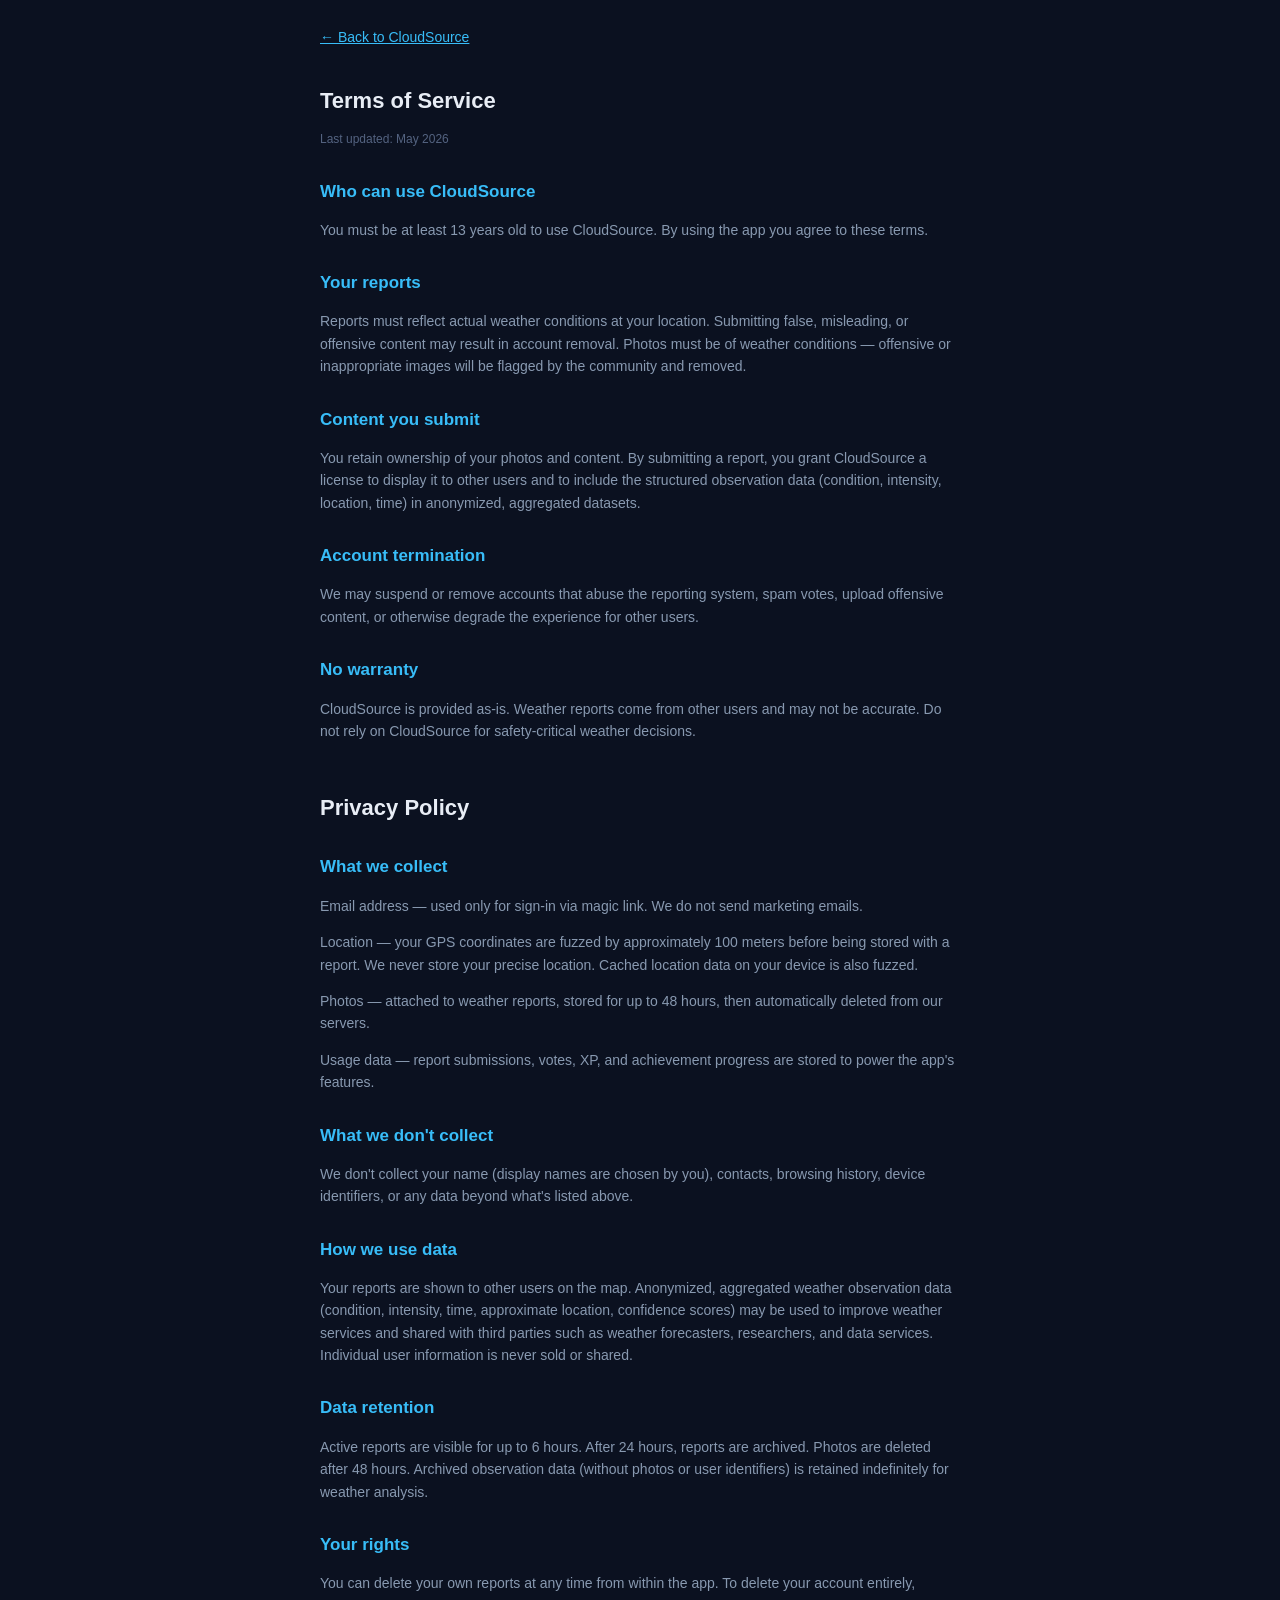
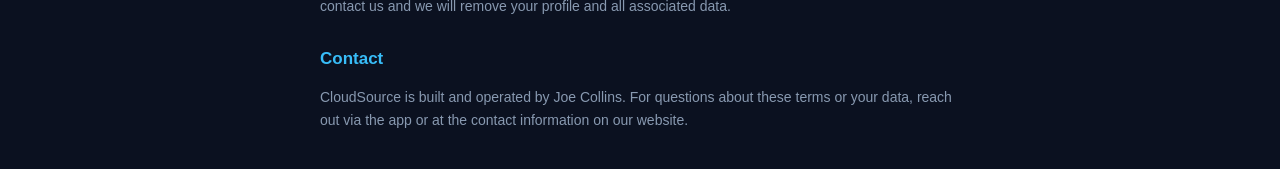
==== terms.html @ b99b5767 "Add files via upload config.js: Each condition now carries its wmo code for client-side reference. " ====
<!DOCTYPE html>
<html lang="en">
<head>
  <meta charset="UTF-8">
  <meta name="viewport" content="width=device-width, initial-scale=1.0">
  <title>CloudSource Weather — Terms & Privacy</title>
  <style>
    body {
      font-family: -apple-system, BlinkMacSystemFont, 'Segoe UI', sans-serif;
      max-width: 640px;
      margin: 0 auto;
      padding: 24px 16px;
      background: #0b1120;
      color: #e8edf5;
      line-height: 1.6;
    }
    h1 { font-size: 22px; margin-bottom: 4px; }
    h2 { font-size: 17px; margin-top: 28px; color: #38bdf8; }
    p { color: #8899b0; font-size: 14px; }
    a { color: #38bdf8; }
    .back { display: inline-block; margin-bottom: 20px; font-size: 14px; }
    .updated { font-size: 12px; color: #546380; }
  </style>
</head>
<body>
  <a href="./" class="back">← Back to CloudSource</a>
  <h1>Terms of Service</h1>
  <p class="updated">Last updated: May 2026</p>

  <h2>Who can use CloudSource</h2>
  <p>You must be at least 13 years old to use CloudSource. By using the app you agree to these terms.</p>

  <h2>Your reports</h2>
  <p>Reports must reflect actual weather conditions at your location. Submitting false, misleading, or offensive content may result in account removal. Photos must be of weather conditions — offensive or inappropriate images will be flagged by the community and removed.</p>

  <h2>Content you submit</h2>
  <p>You retain ownership of your photos and content. By submitting a report, you grant CloudSource a license to display it to other users and to include the structured observation data (condition, intensity, location, time) in anonymized, aggregated datasets.</p>

  <h2>Account termination</h2>
  <p>We may suspend or remove accounts that abuse the reporting system, spam votes, upload offensive content, or otherwise degrade the experience for other users.</p>

  <h2>No warranty</h2>
  <p>CloudSource is provided as-is. Weather reports come from other users and may not be accurate. Do not rely on CloudSource for safety-critical weather decisions.</p>

  <h1 style="margin-top:48px;">Privacy Policy</h1>

  <h2>What we collect</h2>
  <p>Email address — used only for sign-in via magic link. We do not send marketing emails.</p>
  <p>Location — your GPS coordinates are fuzzed by approximately 100 meters before being stored with a report. We never store your precise location. Cached location data on your device is also fuzzed.</p>
  <p>Photos — attached to weather reports, stored for up to 48 hours, then automatically deleted from our servers.</p>
  <p>Usage data — report submissions, votes, XP, and achievement progress are stored to power the app's features.</p>

  <h2>What we don't collect</h2>
  <p>We don't collect your name (display names are chosen by you), contacts, browsing history, device identifiers, or any data beyond what's listed above.</p>

  <h2>How we use data</h2>
  <p>Your reports are shown to other users on the map. Anonymized, aggregated weather observation data (condition, intensity, time, approximate location, confidence scores) may be used to improve weather services and shared with third parties such as weather forecasters, researchers, and data services. Individual user information is never sold or shared.</p>

  <h2>Data retention</h2>
  <p>Active reports are visible for up to 6 hours. After 24 hours, reports are archived. Photos are deleted after 48 hours. Archived observation data (without photos or user identifiers) is retained indefinitely for weather analysis.</p>

  <h2>Your rights</h2>
  <p>You can delete your own reports at any time from within the app. To delete your account entirely, contact us and we will remove your profile and all associated data.</p>

  <h2>Contact</h2>
  <p>CloudSource is built and operated by Joe Collins. For questions about these terms or your data, reach out via the app or at the contact information on our website.</p>
</body>
</html>
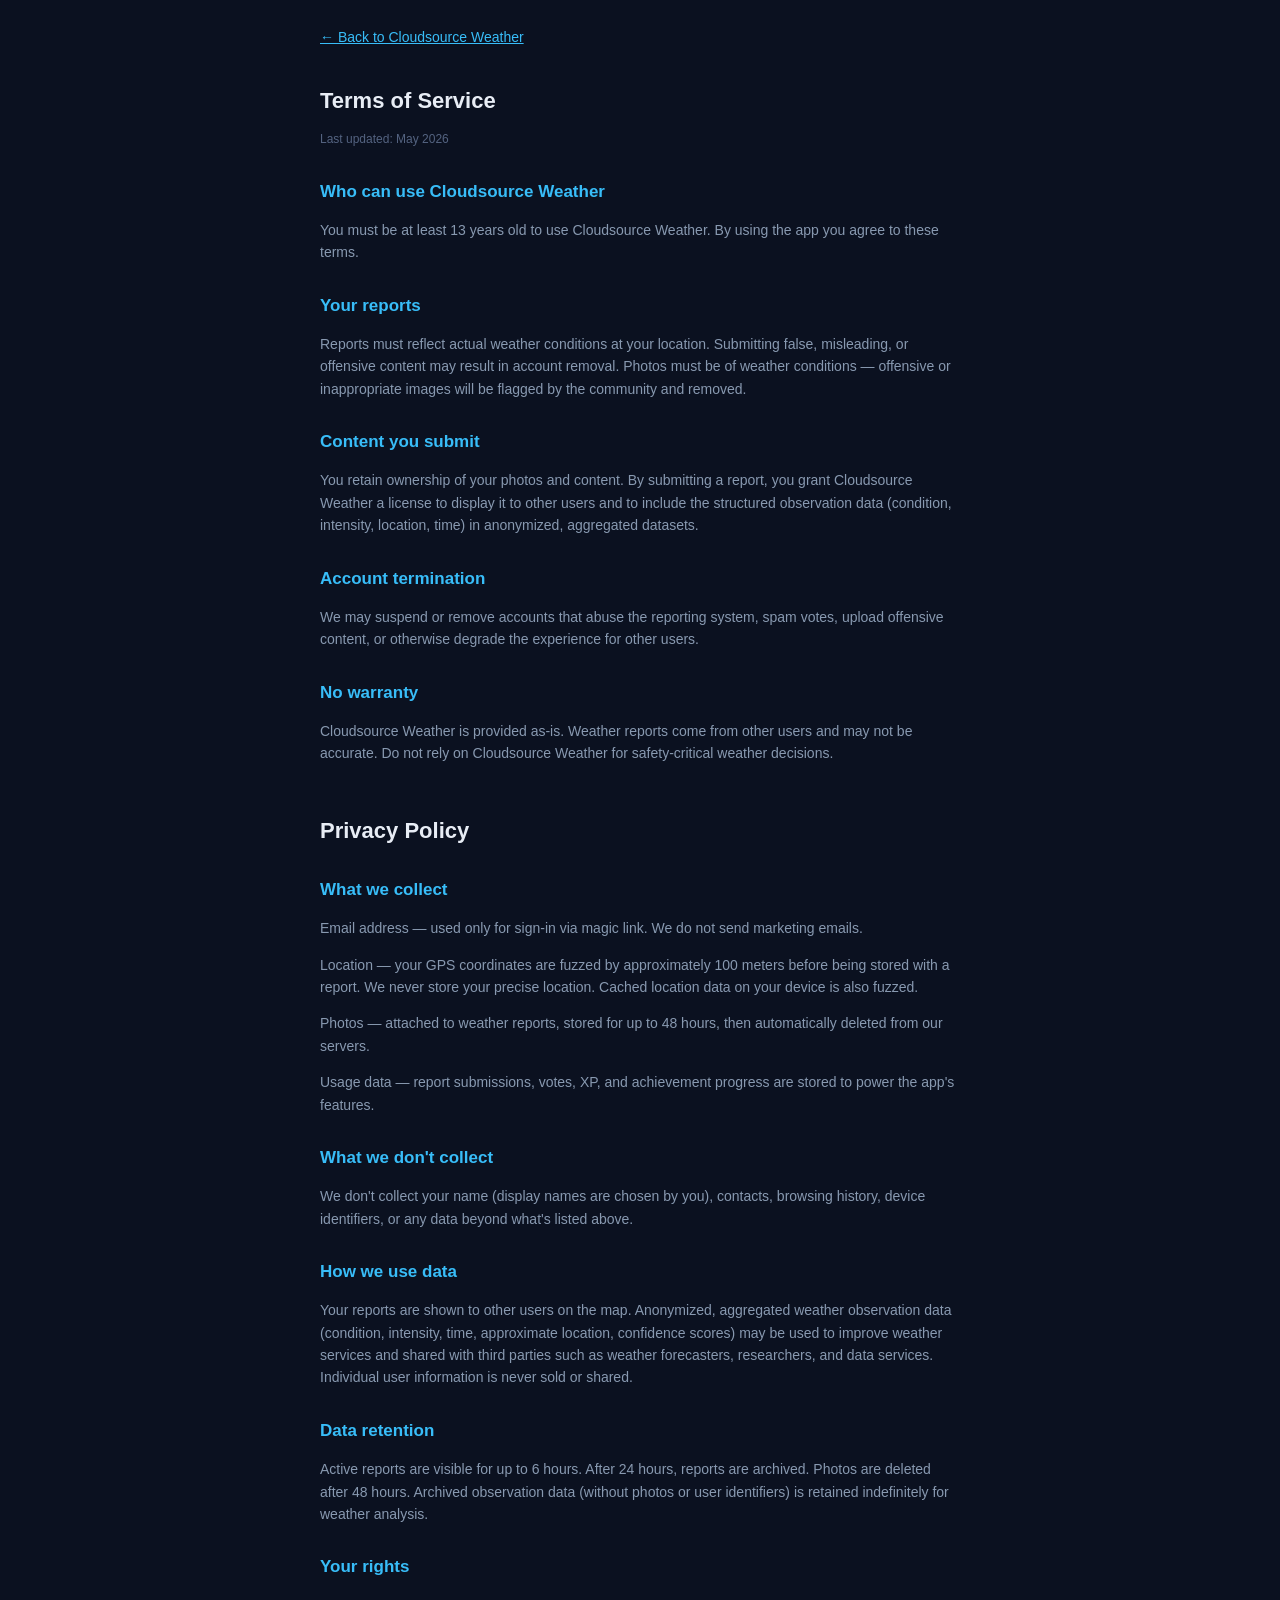
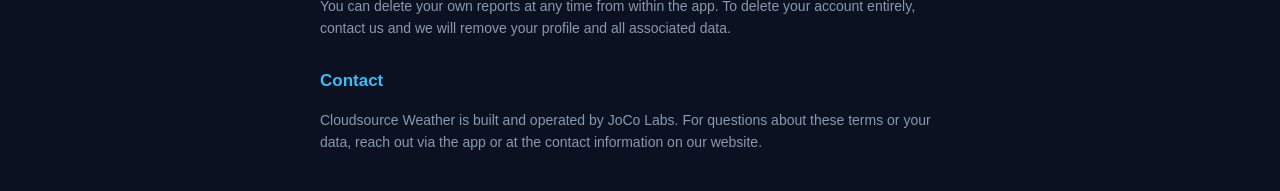
==== commit 9cebe6a4: "Add files via upload Branding: Every user-facing instance of "CloudSource" is now "Cloudsource Weath" ====
--- a/terms.html
+++ b/terms.html
@@ -3,7 +3,7 @@
 <head>
   <meta charset="UTF-8">
   <meta name="viewport" content="width=device-width, initial-scale=1.0">
-  <title>CloudSource Weather — Terms & Privacy</title>
+  <title>Cloudsource Weather — Terms & Privacy</title>
   <style>
     body {
       font-family: -apple-system, BlinkMacSystemFont, 'Segoe UI', sans-serif;
@@ -23,24 +23,24 @@
   </style>
 </head>
 <body>
-  <a href="./" class="back">← Back to CloudSource</a>
+  <a href="./" class="back">← Back to Cloudsource Weather</a>
   <h1>Terms of Service</h1>
   <p class="updated">Last updated: May 2026</p>
 
-  <h2>Who can use CloudSource</h2>
-  <p>You must be at least 13 years old to use CloudSource. By using the app you agree to these terms.</p>
+  <h2>Who can use Cloudsource Weather</h2>
+  <p>You must be at least 13 years old to use Cloudsource Weather. By using the app you agree to these terms.</p>
 
   <h2>Your reports</h2>
   <p>Reports must reflect actual weather conditions at your location. Submitting false, misleading, or offensive content may result in account removal. Photos must be of weather conditions — offensive or inappropriate images will be flagged by the community and removed.</p>
 
   <h2>Content you submit</h2>
-  <p>You retain ownership of your photos and content. By submitting a report, you grant CloudSource a license to display it to other users and to include the structured observation data (condition, intensity, location, time) in anonymized, aggregated datasets.</p>
+  <p>You retain ownership of your photos and content. By submitting a report, you grant Cloudsource Weather a license to display it to other users and to include the structured observation data (condition, intensity, location, time) in anonymized, aggregated datasets.</p>
 
   <h2>Account termination</h2>
   <p>We may suspend or remove accounts that abuse the reporting system, spam votes, upload offensive content, or otherwise degrade the experience for other users.</p>
 
   <h2>No warranty</h2>
-  <p>CloudSource is provided as-is. Weather reports come from other users and may not be accurate. Do not rely on CloudSource for safety-critical weather decisions.</p>
+  <p>Cloudsource Weather is provided as-is. Weather reports come from other users and may not be accurate. Do not rely on Cloudsource Weather for safety-critical weather decisions.</p>
 
   <h1 style="margin-top:48px;">Privacy Policy</h1>
 
@@ -63,6 +63,6 @@
   <p>You can delete your own reports at any time from within the app. To delete your account entirely, contact us and we will remove your profile and all associated data.</p>
 
   <h2>Contact</h2>
-  <p>CloudSource is built and operated by Joe Collins. For questions about these terms or your data, reach out via the app or at the contact information on our website.</p>
+  <p>Cloudsource Weather is built and operated by JoCo Labs. For questions about these terms or your data, reach out via the app or at the contact information on our website.</p>
 </body>
 </html>
